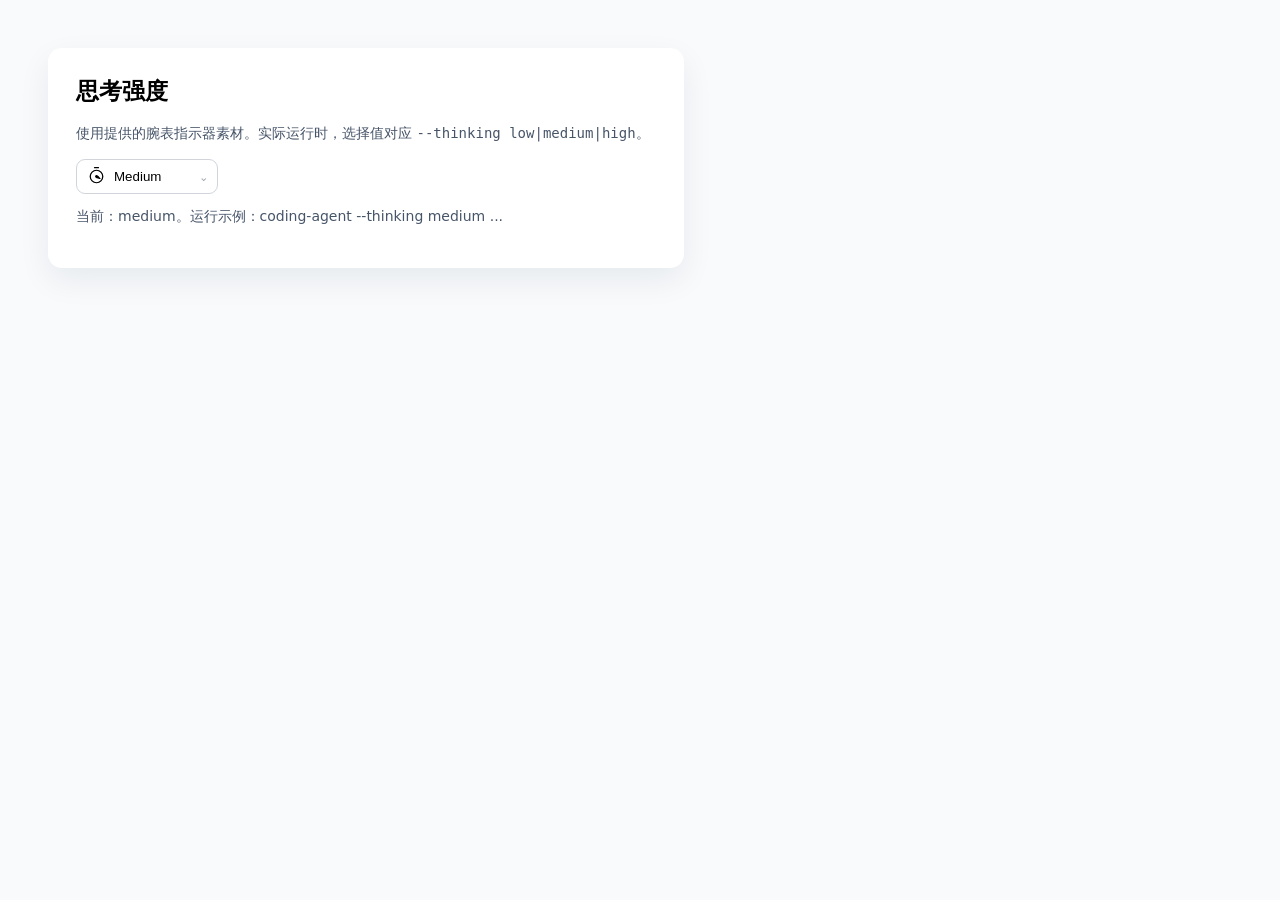
==== docs/thinking-indicator-demo.html @ 3c1250fa "feat: add low medium high thinking profiles" ====
<!doctype html>
<html lang="zh-CN">
<head>
  <meta charset="utf-8">
  <meta name="viewport" content="width=device-width, initial-scale=1">
  <title>ForgeLite 思考强度指示器</title>
  <link rel="stylesheet" href="../ui_assets/thinking-indicator.css">
</head>
<body style="margin:48px;background:#f8fafc">
  <main style="max-width:580px;padding:28px;border-radius:14px;background:#fff;box-shadow:0 12px 32px #0f172a12">
    <h1 style="margin-top:0;font:600 23px system-ui,sans-serif">思考强度</h1>
    <p style="font:14px/1.6 system-ui,sans-serif;color:#475569">使用提供的腕表指示器素材。实际运行时，选择值对应 <code>--thinking low|medium|high</code>。</p>
    <div class="thinking-control" data-thinking-control data-level="medium">
      <button class="thinking-trigger" data-thinking-trigger type="button" aria-expanded="false">
        <img class="thinking-icon" src="../ui_assets/watch-indicator.svg" alt="">
        <span data-thinking-label>Medium</span><span class="thinking-chevron">⌄</span>
      </button>
      <div class="thinking-menu" data-thinking-menu hidden>
        <button class="thinking-option" data-thinking-option="low">Low — 快速、较少回合</button>
        <button class="thinking-option" data-thinking-option="medium" aria-current="true">Medium — 平衡</button>
        <button class="thinking-option" data-thinking-option="high">High — 更充分检查和验证</button>
      </div>
    </div>
    <p id="profile" style="font:14px system-ui,sans-serif;color:#475569"></p>
  </main>
  <script src="../ui_assets/thinking-indicator.js"></script>
  <script>
    const control = document.querySelector('[data-thinking-control]');
    const profile = document.getElementById('profile');
    const describe = ({ detail }) => profile.textContent = `当前：${detail.level}。运行示例：coding-agent --thinking ${detail.level} ...`;
    control.addEventListener('thinking-change', describe);
    describe({ detail: { level: 'medium' } });
  </script>
</body>
</html>
---- ui_assets/thinking-indicator.css ----
.thinking-control { position: relative; display: inline-block; font: 14px/1.3 system-ui, sans-serif; color: #1f2937; }
.thinking-trigger { display: flex; align-items: center; gap: 8px; min-width: 142px; padding: 7px 10px; border: 1px solid #d1d5db; border-radius: 9px; background: #fff; cursor: pointer; }
.thinking-trigger:hover, .thinking-trigger[aria-expanded="true"] { border-color: #6366f1; box-shadow: 0 0 0 3px #e0e7ff; }
.thinking-icon { width: 19px; height: 19px; color: #4f46e5; transition: transform .2s ease; }
.thinking-control[data-level="low"] .thinking-icon { transform: rotate(-65deg); }
.thinking-control[data-level="medium"] .thinking-icon { transform: rotate(0deg); }
.thinking-control[data-level="high"] .thinking-icon { transform: rotate(65deg); }
.thinking-chevron { margin-left: auto; color: #6b7280; }
.thinking-menu { position: absolute; z-index: 2; width: 100%; margin-top: 6px; padding: 4px; border: 1px solid #e5e7eb; border-radius: 9px; background: #fff; box-shadow: 0 8px 22px #1118271f; }
.thinking-menu[hidden] { display: none; }
.thinking-option { display: block; width: 100%; padding: 7px 8px; border: 0; border-radius: 6px; background: transparent; color: inherit; text-align: left; cursor: pointer; }
.thinking-option:hover, .thinking-option[aria-current="true"] { background: #eef2ff; color: #4338ca; }
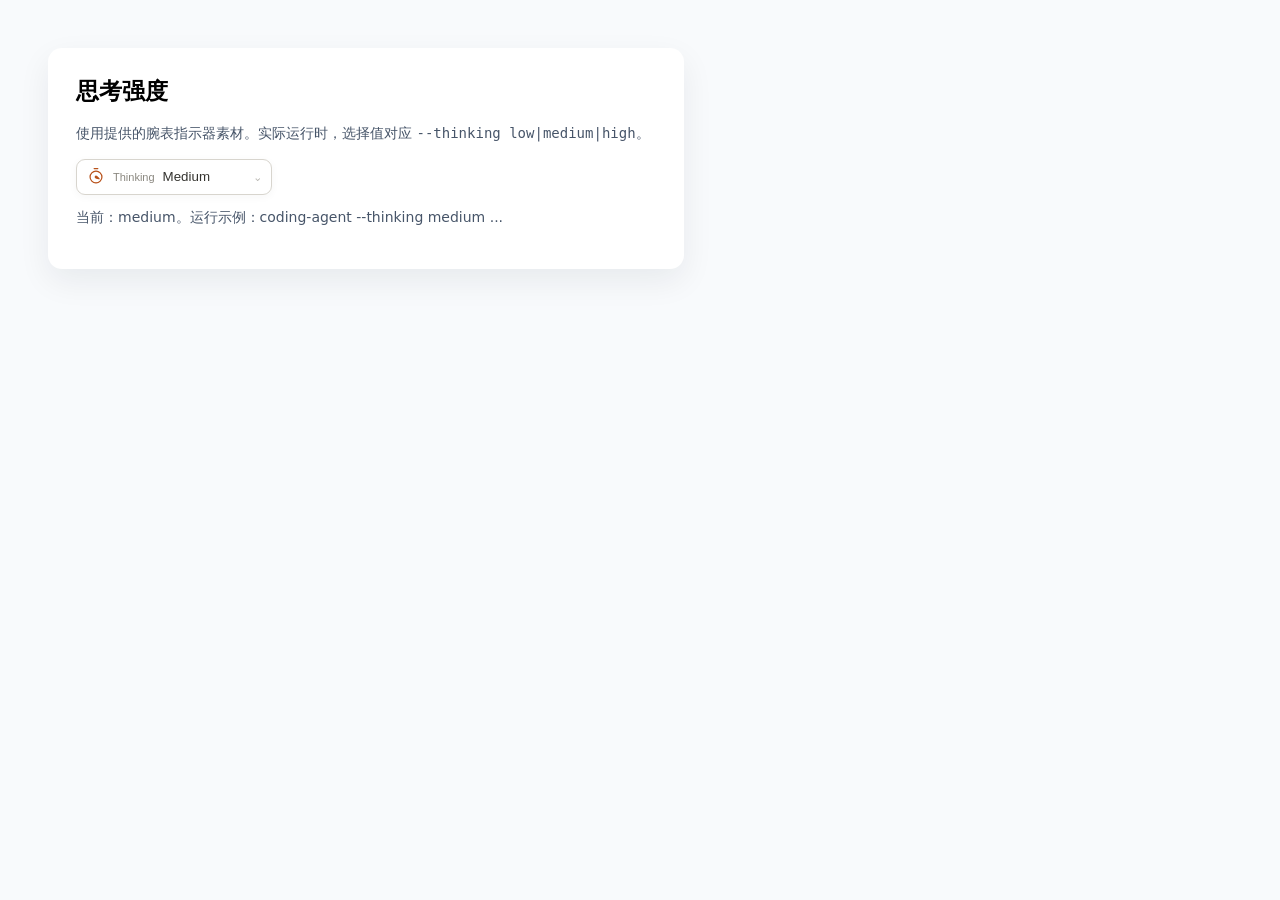
==== commit f72658e6: "feat: stream ReAct activity in light web workspace" ====
--- a/docs/thinking-indicator-demo.html
+++ b/docs/thinking-indicator-demo.html
@@ -13,12 +13,12 @@
     <div class="thinking-control" data-thinking-control data-level="medium">
       <button class="thinking-trigger" data-thinking-trigger type="button" aria-expanded="false">
         <img class="thinking-icon" src="../ui_assets/watch-indicator.svg" alt="">
-        <span data-thinking-label>Medium</span><span class="thinking-chevron">⌄</span>
+        <span class="thinking-prefix">Thinking</span><span data-thinking-label>Medium</span><span class="thinking-chevron">⌄</span>
       </button>
       <div class="thinking-menu" data-thinking-menu hidden>
-        <button class="thinking-option" data-thinking-option="low">Low — 快速、较少回合</button>
-        <button class="thinking-option" data-thinking-option="medium" aria-current="true">Medium — 平衡</button>
-        <button class="thinking-option" data-thinking-option="high">High — 更充分检查和验证</button>
+        <button class="thinking-option" data-thinking-option="low"><strong>Low</strong><span>快速执行 · 8 回合 / 24k</span></button>
+        <button class="thinking-option" data-thinking-option="medium" aria-current="true"><strong>Medium</strong><span>平衡规划 · 16 回合 / 48k</span></button>
+        <button class="thinking-option" data-thinking-option="high"><strong>High</strong><span>充分验证 · 28 回合 / 80k</span></button>
       </div>
     </div>
     <p id="profile" style="font:14px system-ui,sans-serif;color:#475569"></p>
--- a/ui_assets/thinking-indicator.css
+++ b/ui_assets/thinking-indicator.css
@@ -1,12 +1,16 @@
-.thinking-control { position: relative; display: inline-block; font: 14px/1.3 system-ui, sans-serif; color: #1f2937; }
-.thinking-trigger { display: flex; align-items: center; gap: 8px; min-width: 142px; padding: 7px 10px; border: 1px solid #d1d5db; border-radius: 9px; background: #fff; cursor: pointer; }
-.thinking-trigger:hover, .thinking-trigger[aria-expanded="true"] { border-color: #6366f1; box-shadow: 0 0 0 3px #e0e7ff; }
-.thinking-icon { width: 19px; height: 19px; color: #4f46e5; transition: transform .2s ease; }
+.thinking-control { position: relative; display: inline-block; color: #34332f; }
+.thinking-trigger { display: flex; align-items: center; gap: 8px; min-width: 196px; padding: 8px 10px; border: 1px solid #d8d5ce; border-radius: 9px; background: #fff; color: inherit; cursor: pointer; box-shadow: 0 2px 8px #38352e0a; }
+.thinking-trigger:hover, .thinking-trigger[aria-expanded="true"] { border-color: #aaa69d; box-shadow: 0 0 0 3px #e8e5df; }
+.thinking-prefix { color: #8b8880; font-size: 11px; }
+.thinking-icon { width: 18px; height: 18px; filter: invert(41%) sepia(28%) saturate(1378%) hue-rotate(337deg) brightness(90%); transition: transform .2s ease; }
 .thinking-control[data-level="low"] .thinking-icon { transform: rotate(-65deg); }
 .thinking-control[data-level="medium"] .thinking-icon { transform: rotate(0deg); }
 .thinking-control[data-level="high"] .thinking-icon { transform: rotate(65deg); }
-.thinking-chevron { margin-left: auto; color: #6b7280; }
-.thinking-menu { position: absolute; z-index: 2; width: 100%; margin-top: 6px; padding: 4px; border: 1px solid #e5e7eb; border-radius: 9px; background: #fff; box-shadow: 0 8px 22px #1118271f; }
+.thinking-chevron { margin-left: auto; color: #96938b; }
+.thinking-menu { position: absolute; right: 0; z-index: 4; width: 270px; margin-top: 7px; padding: 6px; border: 1px solid #d8d5ce; border-radius: 11px; background: #fff; box-shadow: 0 18px 42px #39362f1f; }
 .thinking-menu[hidden] { display: none; }
-.thinking-option { display: block; width: 100%; padding: 7px 8px; border: 0; border-radius: 6px; background: transparent; color: inherit; text-align: left; cursor: pointer; }
-.thinking-option:hover, .thinking-option[aria-current="true"] { background: #eef2ff; color: #4338ca; }
+.thinking-option { display: grid; gap: 3px; width: 100%; padding: 9px 10px; border: 0; border-radius: 8px; background: transparent; color: #46443f; text-align: left; cursor: pointer; }
+.thinking-option strong { font-size: 12px; }
+.thinking-option span { color: #8c8981; font-size: 10px; }
+.thinking-option:hover, .thinking-option[aria-current="true"] { background: #f0eee9; color: #24231f; }
+.thinking-option[aria-current="true"]::after { content: "✓"; position: absolute; right: 17px; color: #9b552f; }
